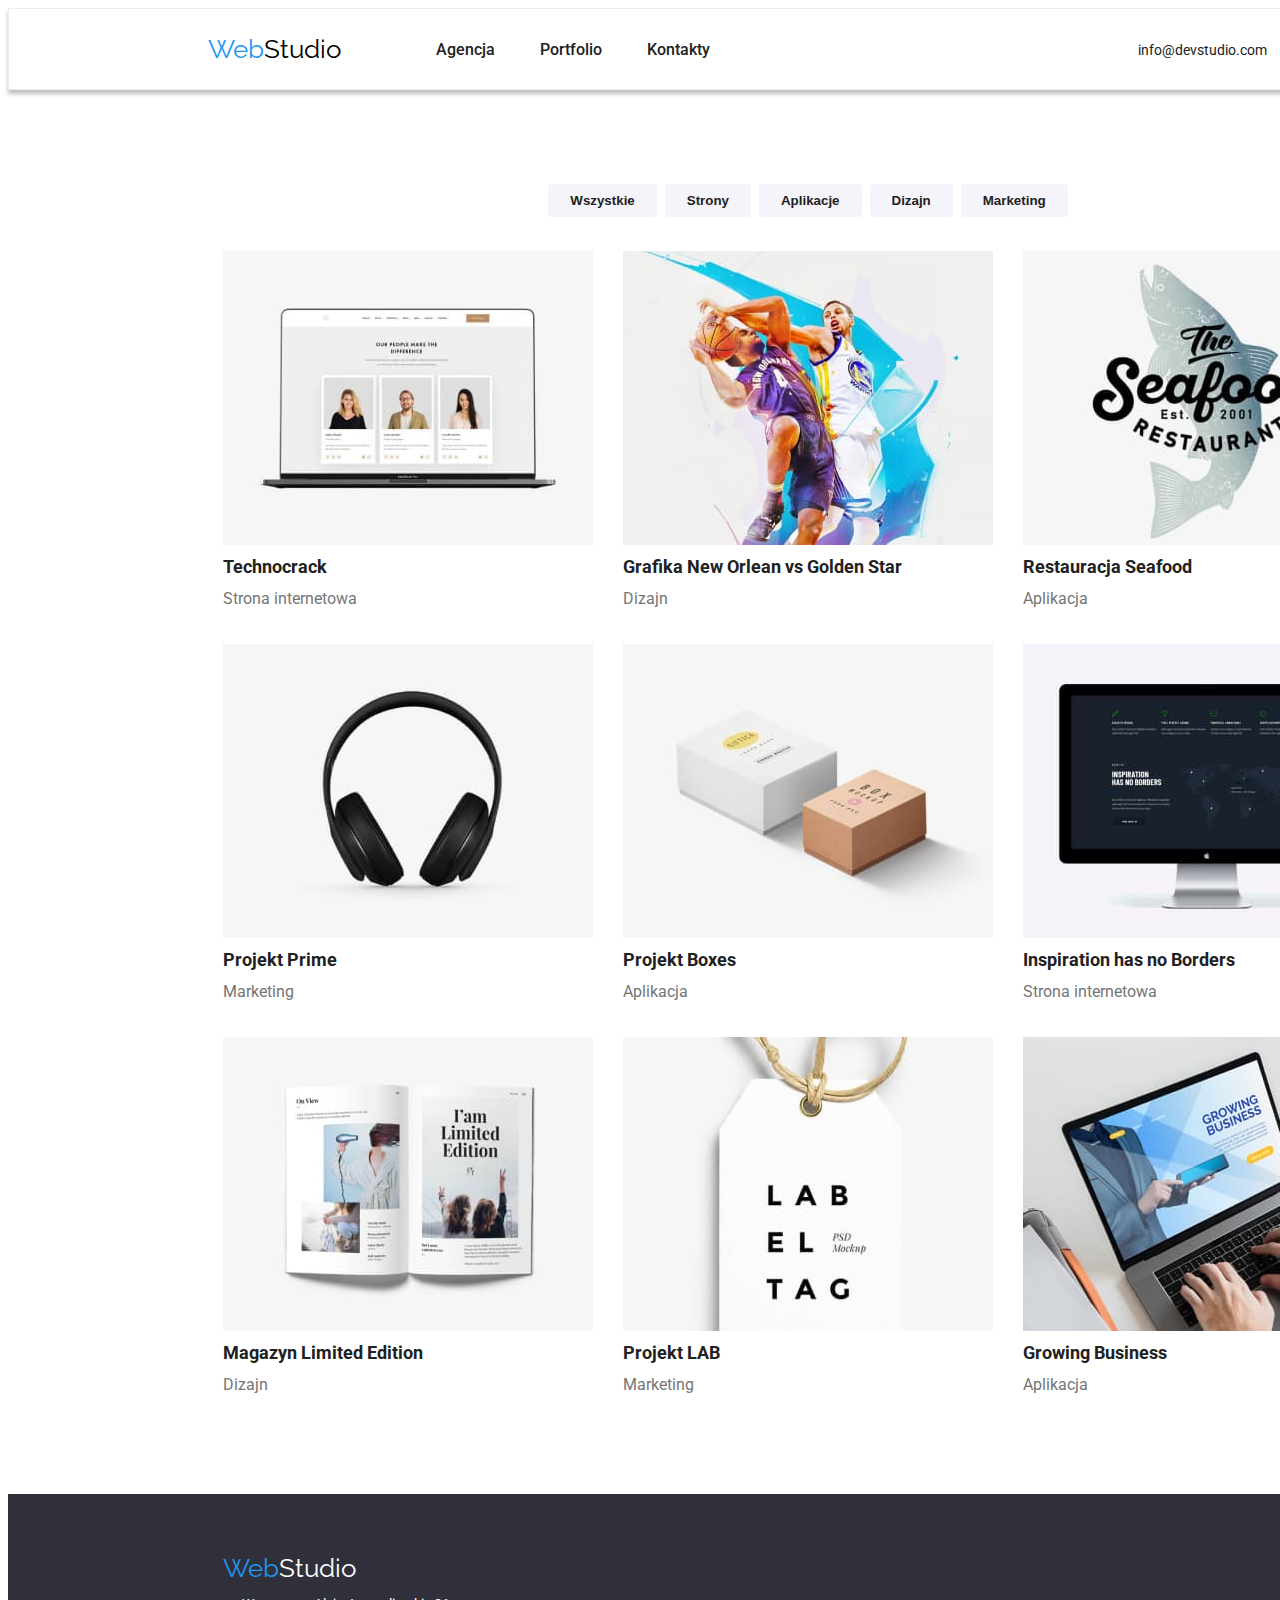
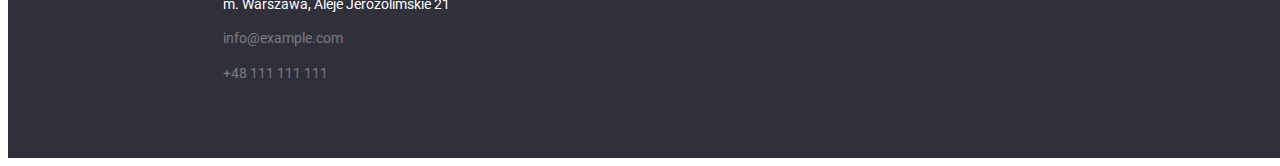
==== portfolio.html @ 01b5736c "Add document svg with icons" ====
<!DOCTYPE html>
<html lang="pl">
  <head>
    <meta charset="UTF-8" />
    <meta http-equiv="X-UA-Compatible" content="IE=edge" />
    <meta name="viewport" content="width=device-width, initial-scale=1.0" />
    <link
      rel="stylesheet"
      href="https://cdnjs.cloudflare.com/ajax/libs/modern-normalize/1.1.0/modern-normalize.min.css"
      integrity="sha512-wpPYUAdjBVSE4KJnH1VR1HeZfpl1ub8YT/NKx4PuQ5NmX2tKuGu6U/JRp5y+Y8XG2tV+wKQpNHVUX03MfMFn9Q=="
      crossorigin="anonymous"
      referrerpolicy="no-referrer"
    />
    <link rel="stylesheet" href="./css/styles-index.css" />
    <link rel="preconnect" href="https://fonts.googleapis.com" />
    <link rel="preconnect" href="https://fonts.gstatic.com" crossorigin />

    <link
      href="https://fonts.googleapis.com/css2?family=Raleway:wght@700&family=Roboto:wght@400;500;700;900&display=swap"
      rel="stylesheet"
    />
    <title>Portfolio</title>
  </head>
  <body>
    <header>
      <div class="container-header">
        <span class="logo-top"
          ><a href="index.html"><span class="logo-first-part">Web</span>Studio</a></span
        >
        <nav>
          <ul class="navbar">
            <li><a href="./index.html">Agencja</a></li>
            <li><a href="./portfolio.html">Portfolio</a></li>
            <li><a href="#">Kontakty</a></li>
          </ul>
        </nav>
        <div class="contact-top">
          <div class="contact-email-header">
            <a href="mailto:info@devstudio.com">info@devstudio.com</a>
          </div>
          <div class="contact-phone-header"><a href="tel:+48111111111">+48 111 111 111</a></div>
        </div>
      </div>
    </header>
    <main>
      <div>
        <ul class="main-buttons">
          <li>
            <button class="main-button">Wszystkie</button>
          </li>
          <li>
            <button class="main-button">Strony</button>
          </li>
          <li>
            <button class="main-button">Aplikacje</button>
          </li>
          <li>
            <button class="main-button">Dizajn</button>
          </li>
          <li>
            <button class="main-button">Marketing</button>
          </li>
        </ul>
      </div>
      <div class="portfolio-examples-container">
        <ul class="portfolio-examples">
          <li>
            <figure>
              <img src="./images2/1.jpg" alt="The notebook with an example of page" width="370" />
              <figcaption>
                <span class="image-description-title">Technocrack</span> <br />
                <span class="image-description">Strona internetowa</span>
              </figcaption>
            </figure>
          </li>
          <li>
            <figure>
              <img src="./images2/2.jpg" alt="Two man playing basketball" width="370" />
              <figcaption>
                <span class="image-description-title">Grafika New Orlean vs Golden Star</span>
                <br />
                <span class="image-description">Dizajn</span>
              </figcaption>
            </figure>
          </li>
          <li>
            <figure>
              <img src="./images2/3.jpg" alt="Logo of the Seafood restaurant" width="370" />
              <figcaption>
                <span class="image-description-title">Restauracja Seafood</span> <br />
                <span class="image-description">Aplikacja</span>
              </figcaption>
            </figure>
          </li>
          <li>
            <figure>
              <img src="./images2/4.jpg" alt="Black headphones" height="294" width="370" />
              <figcaption>
                <span class="image-description-title">Projekt Prime</span> <br />
                <span class="image-description">Marketing</span>
              </figcaption>
            </figure>
          </li>
          <li>
            <figure>
              <img
                src="./images2/5.jpg"
                alt="Two boxes: white and beige"
                height="294"
                width="370"
              />
              <figcaption>
                <span class="image-description-title">Projekt Boxes</span> <br />
                <span class="image-description">Aplikacja</span>
              </figcaption>
            </figure>
          </li>
          <li>
            <figure>
              <img src="./images2/6.jpg" alt="MacBook monitor" height="294" width="370" />
              <figcaption>
                <span class="image-description-title">Inspiration has no Borders</span> <br />
                <span class="image-description">Strona internetowa</span>
              </figcaption>
            </figure>
          </li>
          <li>
            <figure>
              <img src="./images2/7.jpg" alt="Open magazine" height="294" width="370" />
              <figcaption>
                <span class="image-description-title">Magazyn Limited Edition</span> <br />
                <span class="image-description">Dizajn</span>
              </figcaption>
            </figure>
          </li>
          <li>
            <figure>
              <img src="./images2/8.jpg" alt="Label on a string" height="294" width="370" />
              <figcaption>
                <span class="image-description-title">Projekt LAB</span> <br />
                <span class="image-description">Marketing</span>
              </figcaption>
            </figure>
          </li>
          <li>
            <figure>
              <img src="./images2/9.jpg" alt="Hands typing on notebook" height="294" width="370" />
              <figcaption>
                <span class="image-description-title">Growing Business</span> <br />
                <span class="image-description">Aplikacja</span>
              </figcaption>
            </figure>
          </li>
        </ul>
      </div>
    </main>
    <footer>
      <div class="container-footer">
        <span class="logo-bottom"
          ><a href="index.html"><span class="logo-first-part">Web</span>Studio</a></span
        >
        <address>
          <p class="address-street">m. Warszawa, Aleje Jerozolimskie 21</p>
          <p class="contact-email"><a href="info@example.com">info@example.com</a></p>
          <p class="contact-phone"><a href="tel:+48111111111">+48 111 111 111</a></p>
        </address>
      </div>
    </footer>
  </body>
</html>
---- css/styles-index.css ----
:root {
  --main-color: #212121;
  --secondary-color: #757575;
  --brand-color: #2196f3;
}
body {
  font-family: 'roboto', sans-serif;
  color: var(--main-color);
  list-style: none;
  width: 1600px;
}
svg {
  transform-origin: center;
}

a {
  text-decoration: none;
}
/* navigation*/
header {
  box-shadow: rgba(0, 0, 0, 0.25) 0px 4px 4px;
  border: 1px solid #ececec;
}
.container-header {
  display: flex;
  height: 80px;
  align-items: center;
  width: 1200px;
  justify-content: space-between;
  margin: 0 auto;
}
.logo-top > a {
  text-decoration: none;
  font-family: 'Raleway';
  color: #000;
  font-size: 26px;
  line-height: 1.1;
}
.logo-first-part {
  color: var(--brand-color);
}
.navbar,
.navbar > li > a {
  list-style: none;
  text-decoration: none;
  color: var(--main-color);
  font-weight: 500;
}
.navbar {
  display: flex;
  justify-content: space-between;
  gap: 45px;
  margin-right: 373px;
}
.icon-header {
  display: inline-block;
  fill: var(--secondary-color);
  height: 12px;
}
.contact-email-header {
  display: inline-block;
  width: 161px;
  /* margin-right: 50px;*/
}
.contact-phone-header {
  display: inline-block;
}
.navbar > li > a:hover,
.navbar > li > a:focus {
  color: var(--brand-color);
}
.contact-phone-header > a,
.contact-email-header > a {
  text-decoration: none;
  font-size: 14px;
  color: var(--main-color);
}

.contact-phone-header > a:hover,
.contact-phone-header > a:focus,
.contact-email-header > a:hover,
.contact-email-header > a:focus {
  color: var(--brand-color);
}

/* navigation*/

/*main*/

h1 {
  font-weight: 900;
  font-size: 44px;
  text-align: center;
  color: #fff;
  line-height: 1.3;
  letter-spacing: 3px;
  padding-top: 200px;
  padding-bottom: 30px;
  margin: 0;
}
.main-page-box {
  background-color: #2f303a;
  background-image: url('../images/10.jpg'), url('../images/11.jpg');
  text-align: center;
  height: 600px;
}
.button-main-page {
  background: var(--brand-color);
  font-weight: 700;
  color: #fff;
  line-height: 30px;
  border-radius: 4px;
  border: none;
}
.button-main-page:hover,
.button-main-page:focus {
  color: var(--main-color);
  cursor: pointer;
}
.main-page-first-container {
  margin: 94px auto;
  width: 1200px;
}
.main-page-first-container-list {
  display: flex;
  flex-basis: calc((100%-90px) / 4);
  gap: 30px;
  justify-content: space-between;
}
.main-page-first-container-title {
  font-weight: 700;
  font-size: 14px;
  text-transform: uppercase;
  line-height: 1.1;
}
.main-page-first-container-list > li {
  list-style: none;
}
.main-page-first-container-list > li > p {
  color: var(--secondary-color);
  line-height: 1.7;
  margin: 0;
}
.main-page-first-container-list {
  padding-inline-start: 0px;
}
.main-page-container-title {
  font-weight: 700;
  font-size: 36px;
  text-align: center;
  line-height: 1;
  margin: 0;
  padding: 94px 0 50px 0;
}
.main-page-second-container {
  width: 1200px;
  margin: 0 auto;
  margin-bottom: 94px;
}
.main-page-second-container-list {
  display: flex;
  list-style: none;
  justify-content: space-between;
  gap: 30px;
  padding: 0;
}

.main-page-third-container > li {
  list-style: none;
  text-align: center;
}
.main-page-third-container {
  display: flex;
  margin: 0 auto;
  justify-content: space-between;
  gap: 30px;
  flex-basis: calc((100%-90px) / 4);

  padding: 0;
  padding-bottom: 94px;
}
.main-page-third-container > li > figure {
  margin: 0px;
  background-color: #fff;
  border-radius: 4px;
  box-shadow: rgba(0, 0, 0, 0.25) 0px 4px 4px;
  height: 368px;
}
.main-page-third-container-section {
  margin: 0 auto;
  width: 1170px;
}
.main-page-third-container-section-box {
  background: #f5f4fa;
}

.main-page-third-container-photo-title {
  font-weight: 500;
  line-height: 1.1;
}
.main-page-third-container > li > figure > img {
  border-top-right-radius: 4px;
  border-top-left-radius: 4px;
}
.main-page-third-container-photo-description {
  color: var(--secondary-color);
  line-height: 1.1;
}
.main-page-third-container > li > figure > figcaption {
  padding: 30px 70px;
}

/*main*/

/*portfolio*/

.main-buttons {
  list-style: none;
  display: flex;
  gap: 8px;
  justify-content: center;
  padding-inline-start: 0px;
  margin: 94px 0px 34px 0px;
}
.main-button {
  color: var(--main-color);
  background-color: #f5f4fa;
  line-height: 1.6;
  border-radius: 4px;
  border: none;
}
.main-buttons > li > button {
  font-weight: 500;
  font-weight: bold;
  text-decoration: none;
  padding: 6px 22px;
}

.main-button:hover,
.main-button:focus {
  background-color: var(--brand-color);
  list-style: none;
  cursor: pointer;
  color: #fff;
}
.portfolio-examples-container {
  width: 1200px;
  margin: 0 auto;
  margin-bottom: 94px;
}
.portfolio-examples {
  display: flex;
  flex-wrap: wrap;
  justify-content: center;
  gap: 30px;
  flex-basis: calc((100%-60px) / 3);
  list-style: none;
  margin: 0;
  padding: 0;
}
.portfolio-examples > li > figure {
  margin: 0;
}
.image-description-title {
  font-weight: 700;
  font-size: 18px;
  line-height: 2;
}
.image-description {
  color: var(--secondary-color);
  line-height: 1.8;
}

/*portfolio*/

/*footer*/
.logo-bottom > a {
  text-decoration: none;
  font-family: 'Raleway';
  color: #fff;
  font-size: 26px;
  line-height: 1.1;
}

footer {
  background-color: #2f303a;
}
.container-footer {
  padding-top: 60px;
  padding-left: 215px;
  padding-bottom: 60px;
}
.address > p > {
  text-decoration: none;
  line-height: 1.7;
}
.address-street {
  font-style: normal;
  font-size: 14px;
  color: #fff;
}

.contact-email > a {
  font-style: normal;
  font-size: 14px;
  color: #ffffff60;
  text-decoration: none;
}
.contact-phone > a {
  text-decoration: none;
  font-style: normal;
  font-size: 14px;
  color: #ffffff60;
}
.contact-email > a:hover,
.contact-email > a:focus,
.contact-phone > a:hover,
.contact-phone > a:focus {
  color: var(--brand-color);
}

/*footer*/
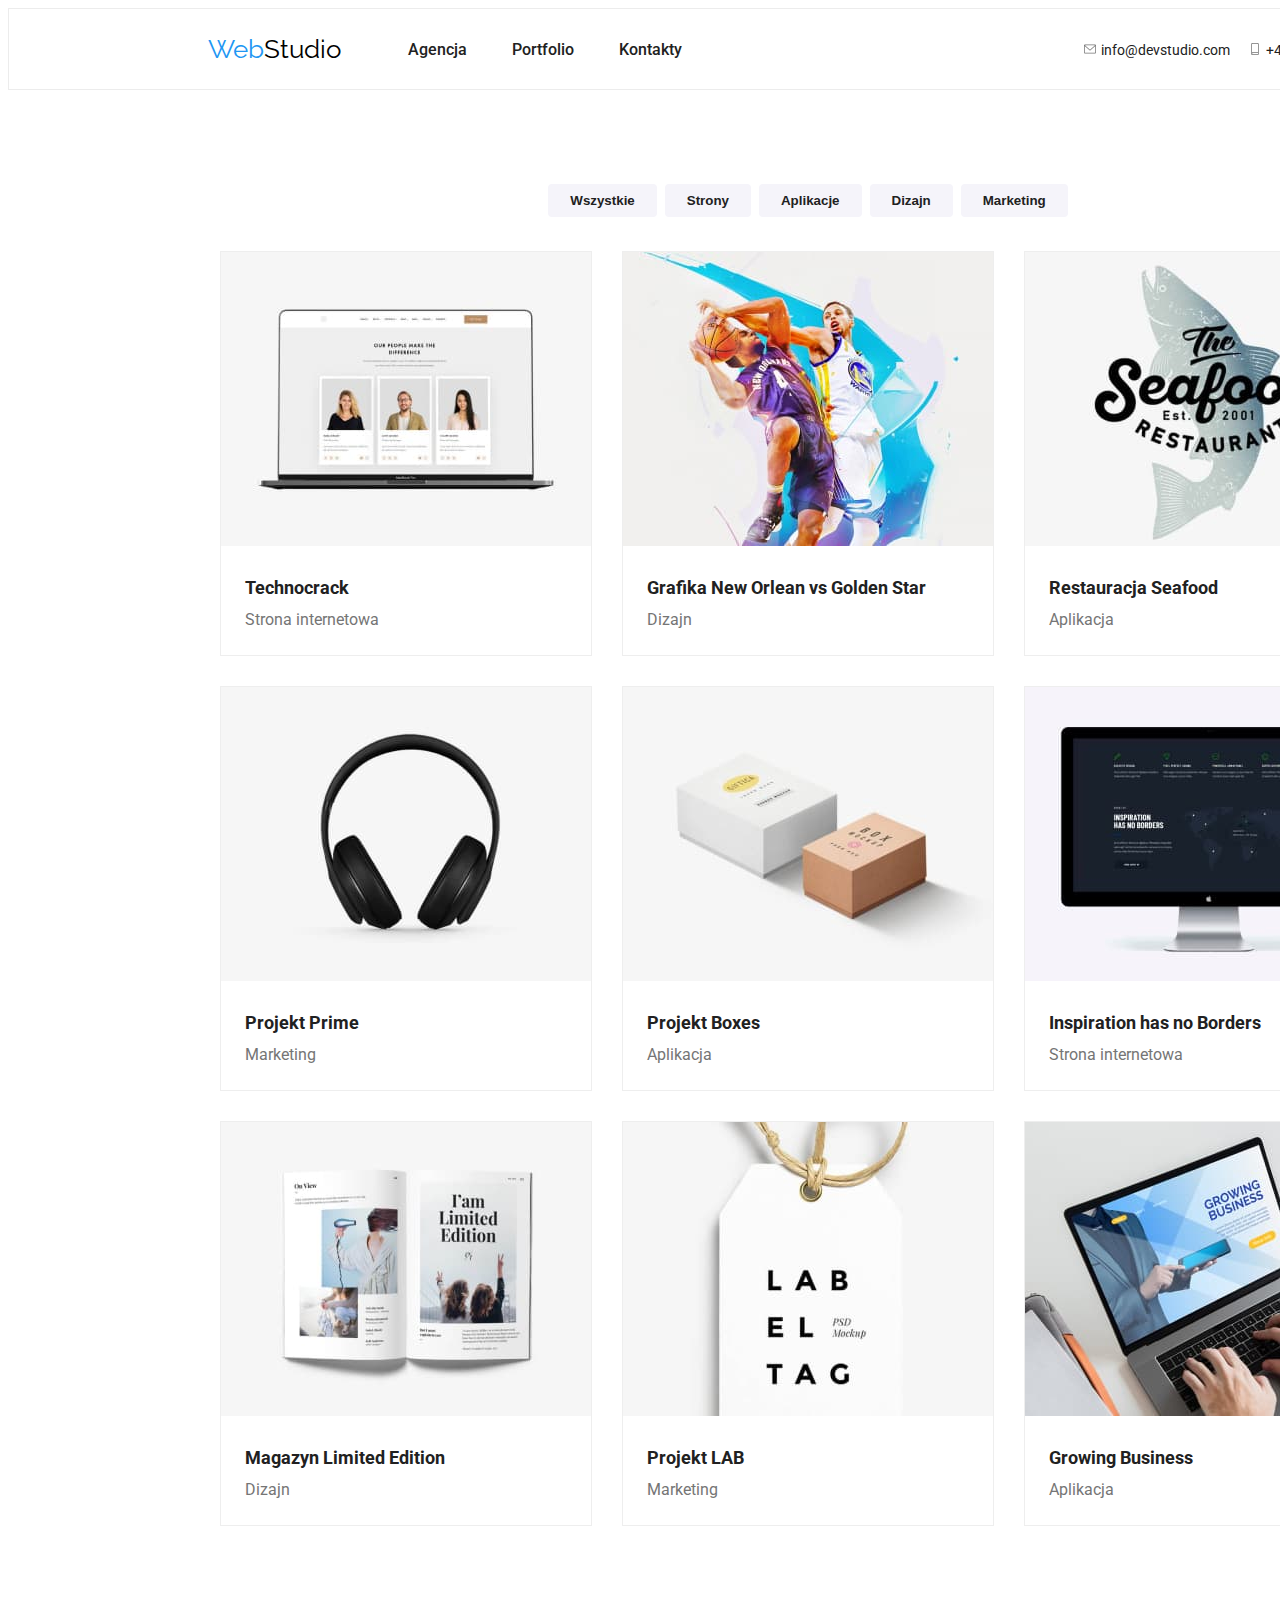
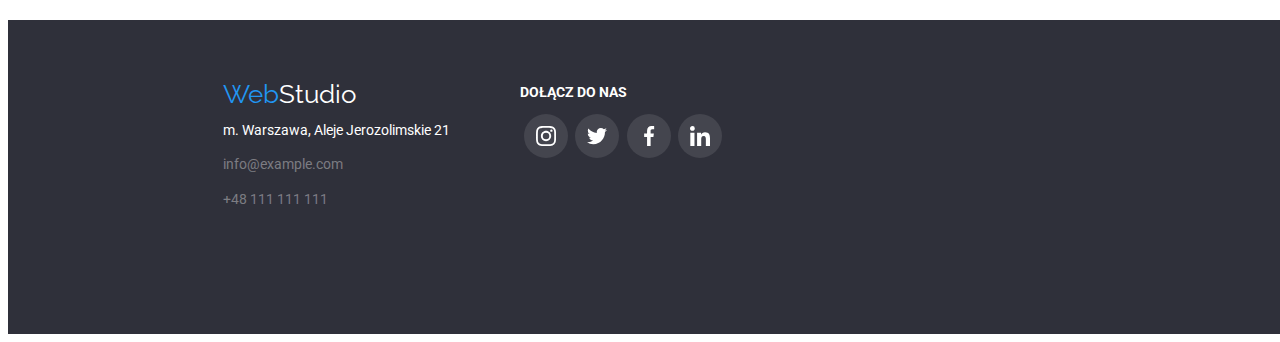
==== commit ab2b8c21: "change header icon styles" ====
--- a/portfolio.html
+++ b/portfolio.html
@@ -35,10 +35,22 @@
           </ul>
         </nav>
         <div class="contact-top">
-          <div class="contact-email-header">
-            <a href="mailto:info@devstudio.com">info@devstudio.com</a>
+          <div class="contact-header">
+            <a href="mailto:info@devstudio.com">
+              <svg class="icon-header" width="16" height="12" viewBox="0 0 16 12">
+                <use href="images/icons.svg#icon-envelope"></use>
+              </svg>
+              info@devstudio.com</a
+            >
           </div>
-          <div class="contact-phone-header"><a href="tel:+48111111111">+48 111 111 111</a></div>
+          <div class="contact-header">
+            <a href="tel:+48111111111"
+              ><svg class="icon-header" width="16" hight="12" viewBox="0 0 16 12">
+                <use href="images/icons.svg#icon-smartphone"></use>
+              </svg>
+              +48 111 111 111</a
+            >
+          </div>
         </div>
       </div>
     </header>
@@ -161,9 +173,62 @@
         >
         <address>
           <p class="address-street">m. Warszawa, Aleje Jerozolimskie 21</p>
-          <p class="contact-email"><a href="info@example.com">info@example.com</a></p>
-          <p class="contact-phone"><a href="tel:+48111111111">+48 111 111 111</a></p>
+          <p class="contact-footer"><a href="info@example.com">info@example.com</a></p>
+          <p class="contact-footer"><a href="tel:+48111111111">+48 111 111 111</a></p>
         </address>
+      </div>
+      <div class="main-page-footer-container">
+        <h3 class="main-page-footer-icons-title">DOŁĄCZ DO NAS</h3>
+        <div class="main-page-footer-icons">
+          <a href="/"
+            ><svg
+              class="main-page-footer-icon"
+              width="44"
+              height="44"
+              fill="#fff"
+              style="border-radius: 50%"
+              viewBox="-12 -12 44 44"
+            >
+              <use href="images/icons.svg#icon-instagram-2-1" width="20" height="20"></use>
+            </svg>
+          </a>
+          <a href="/"
+            ><svg
+              class="main-page-footer-icon"
+              width="44"
+              height="44"
+              fill="#fff"
+              style="border-radius: 50%"
+              viewBox="-12 -12 44 44"
+            >
+              <use href="images/icons.svg#icon-twitter-1" width="20" height="20"></use>
+            </svg>
+          </a>
+          <a href="/"
+            ><svg
+              class="main-page-footer-icon"
+              width="44"
+              height="44"
+              fill="#fff"
+              style="border-radius: 50%"
+              viewBox="-12 -12 44 44"
+            >
+              <use href="images/icons.svg#icon-facebook-1" width="20" height="20"></use>
+            </svg>
+          </a>
+          <a href="/"
+            ><svg
+              class="main-page-footer-icon"
+              width="44"
+              height="44"
+              fill="#fff"
+              style="border-radius: 50%"
+              viewBox="-12 -12 44 44"
+            >
+              <use href="images/icons.svg#icon-linkedin-1" width="20" height="20"></use>
+            </svg>
+          </a>
+        </div>
       </div>
     </footer>
   </body>
--- a/css/styles-index.css
+++ b/css/styles-index.css
@@ -18,7 +18,6 @@
 }
 /* navigation*/
 header {
-  box-shadow: rgba(0, 0, 0, 0.25) 0px 4px 4px;
   border: 1px solid #ececec;
 }
 .container-header {
@@ -53,33 +52,33 @@
   margin-right: 373px;
 }
 .icon-header {
-  display: inline-block;
-  fill: var(--secondary-color);
-  height: 12px;
-}
-.contact-email-header {
+  fill: #757575;
+}
+.contact-header {
   display: inline-block;
   width: 161px;
   /* margin-right: 50px;*/
 }
-.contact-phone-header {
+.contact-header {
   display: inline-block;
 }
 .navbar > li > a:hover,
 .navbar > li > a:focus {
   color: var(--brand-color);
 }
-.contact-phone-header > a,
-.contact-email-header > a {
-  text-decoration: none;
-  font-size: 14px;
-  color: var(--main-color);
-}
-
-.contact-phone-header > a:hover,
-.contact-phone-header > a:focus,
-.contact-email-header > a:hover,
-.contact-email-header > a:focus {
+.contact-header > a,
+.contact-header > a {
+  text-decoration: none;
+  font-size: 14px;
+  color: var(--main-color);
+}
+
+.contact-header > a:hover .icon-header,
+.contact-header > a:focus .icon-header {
+  fill: var(--brand-color);
+}
+.contact-header > a:hover,
+.contact-header > a:focus {
   color: var(--brand-color);
 }
 
@@ -121,6 +120,11 @@
   margin: 94px auto;
   width: 1200px;
 }
+.main-page-first-container-icon {
+  width: 270px;
+  height: 120px;
+  background-color: #f5f4fa;
+}
 .main-page-first-container-list {
   display: flex;
   flex-basis: calc((100%-90px) / 4);
@@ -150,7 +154,7 @@
   text-align: center;
   line-height: 1;
   margin: 0;
-  padding: 94px 0 50px 0;
+  padding-bottom: 50px;
 }
 .main-page-second-container {
   width: 1200px;
@@ -165,6 +169,22 @@
   padding: 0;
 }
 
+.main-page-third-container-icons {
+  display: flex;
+  justify-content: space-around;
+  width: 206px;
+  padding-top: 16px;
+}
+.main-page-third-container-icon:hover,
+.main-page-third-container-icon:focus {
+  background-color: var(--brand-color);
+  fill: #fff;
+}
+.main-page-third-container-icon {
+  width: 44px;
+  height: 44px;
+}
+
 .main-page-third-container > li {
   list-style: none;
   text-align: center;
@@ -175,23 +195,24 @@
   justify-content: space-between;
   gap: 30px;
   flex-basis: calc((100%-90px) / 4);
-
-  padding: 0;
   padding-bottom: 94px;
+  padding-left: 0px;
 }
 .main-page-third-container > li > figure {
   margin: 0px;
   background-color: #fff;
   border-radius: 4px;
-  box-shadow: rgba(0, 0, 0, 0.25) 0px 4px 4px;
-  height: 368px;
+  box-shadow: rgba(0, 0, 0, 0.25) 0px 4px 4px 0px;
 }
 .main-page-third-container-section {
   margin: 0 auto;
-  width: 1170px;
+  width: 1200px;
+  padding-top: 94px;
+  padding-left: 0px;
 }
 .main-page-third-container-section-box {
   background: #f5f4fa;
+  padding-left: 0px;
 }
 
 .main-page-third-container-photo-title {
@@ -207,7 +228,33 @@
   line-height: 1.1;
 }
 .main-page-third-container > li > figure > figcaption {
-  padding: 30px 70px;
+  padding: 30px 30px 18px 30px;
+}
+.main-page-fourth-container-icon {
+  width: 170px;
+  height: 92px;
+  border: 1px solid #afb1b8;
+  border-radius: 4px;
+  fill: #afb1b8;
+}
+.main-page-fourth-container-icon:hover,
+.main-page-fourth-container-icon:focus {
+  fill: var(--brand-color);
+  border: 1px solid var(--brand-color);
+}
+
+.main-page-fourth-container-section > ul {
+  display: flex;
+  list-style: none;
+  justify-content: space-between;
+  padding-left: 0;
+  margin: 0 auto;
+}
+.main-page-fourth-container-section {
+  width: 1200px;
+  margin: 0 auto;
+  padding-bottom: 94px;
+  padding-top: 94px;
 }
 
 /*main*/
@@ -242,6 +289,7 @@
   list-style: none;
   cursor: pointer;
   color: #fff;
+  box-shadow: 0px 4px 4px 0px rgba(0, 0, 0, 0.25);
 }
 .portfolio-examples-container {
   width: 1200px;
@@ -260,6 +308,15 @@
 }
 .portfolio-examples > li > figure {
   margin: 0;
+  border: 1px solid #eee;
+}
+.portfolio-examples > li > figure > figcaption {
+  padding: 20px 24px;
+}
+.portfolio-examples > li > figure:hover,
+.portfolio-examples > li > figure:focus {
+  cursor: pointer;
+  box-shadow: 0px 4px 4px 0px rgba(0, 0, 0, 0.25);
 }
 .image-description-title {
   font-weight: 700;
@@ -270,7 +327,6 @@
   color: var(--secondary-color);
   line-height: 1.8;
 }
-
 /*portfolio*/
 
 /*footer*/
@@ -284,6 +340,7 @@
 
 footer {
   background-color: #2f303a;
+  display: flex;
 }
 .container-footer {
   padding-top: 60px;
@@ -300,23 +357,42 @@
   color: #fff;
 }
 
-.contact-email > a {
+.contact-footer > a {
+  text-decoration: none;
   font-style: normal;
   font-size: 14px;
   color: #ffffff60;
-  text-decoration: none;
-}
-.contact-phone > a {
-  text-decoration: none;
-  font-style: normal;
-  font-size: 14px;
-  color: #ffffff60;
-}
-.contact-email > a:hover,
-.contact-email > a:focus,
-.contact-phone > a:hover,
-.contact-phone > a:focus {
+}
+.contact-footer > a:hover,
+.contact-footer > a:focus {
   color: var(--brand-color);
 }
+.main-page-footer-container {
+  padding-left: 70px;
+  padding-bottom: 60px;
+  padding-top: 50px;
+}
+.main-page-footer-icons {
+  display: flex;
+  justify-content: space-around;
+  width: 206px;
+  height: 70px;
+  padding-bottom: 90px;
+}
+.main-page-footer-icon:hover,
+.main-page-footer-icon:focus {
+  background-color: var(--brand-color);
+}
+.main-page-footer-icon {
+  width: 44px;
+  height: 44px;
+  background-color: rgba(255, 255, 255, 0.1);
+}
+.main-page-footer-icons-title {
+  display: block;
+  color: #fff;
+  font-weight: 700;
+  font-size: 14px;
+}
 
 /*footer*/
